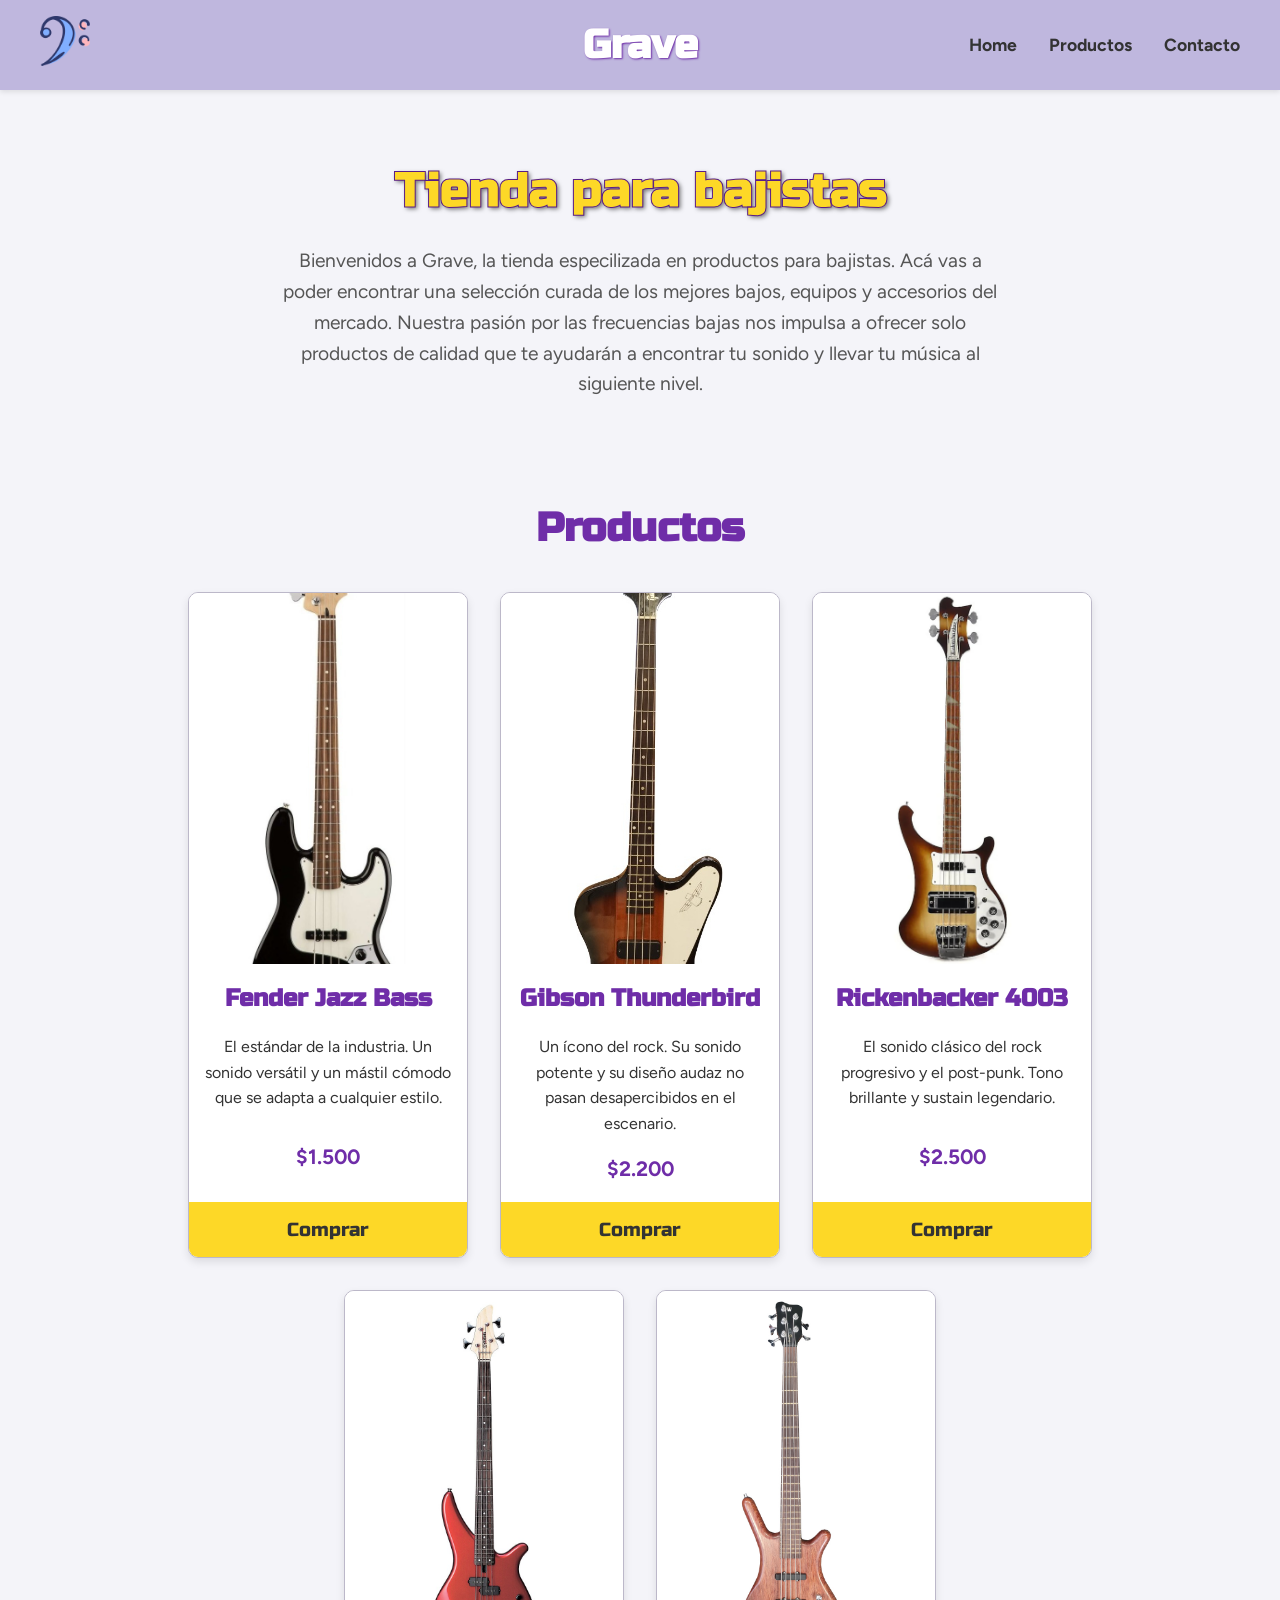
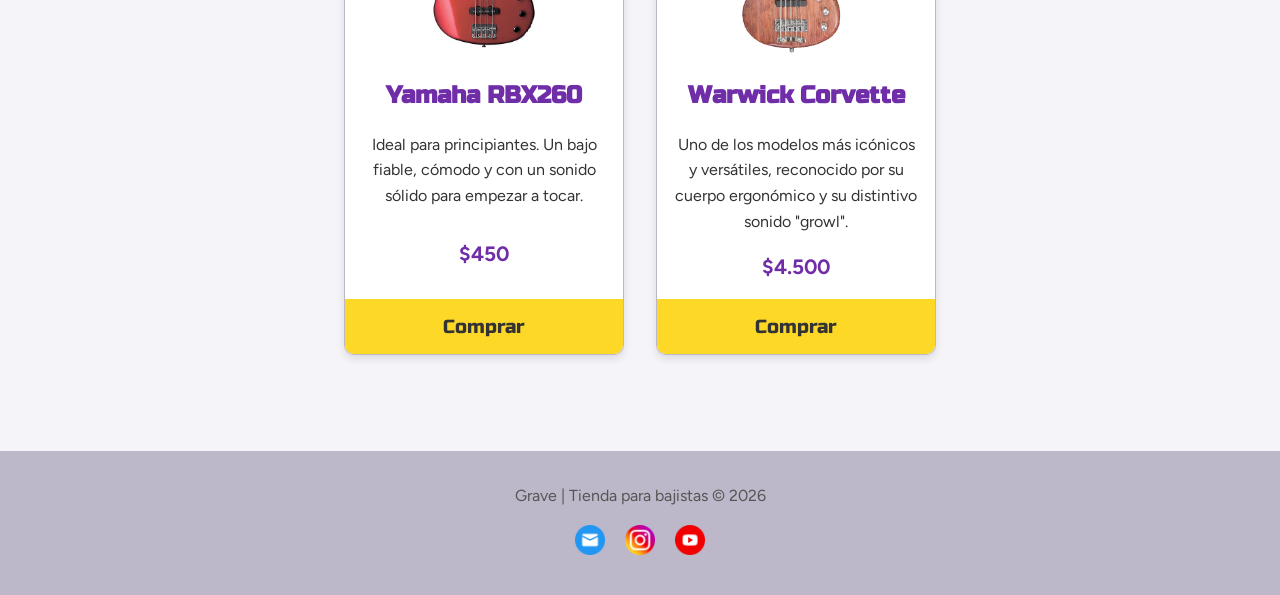
==== index.html @ e1ab04bb "Primer commit: preentrega del proyecto" ====
<!DOCTYPE html>
<html lang="es">
<head>
    <meta charset="UTF-8">
    <meta name="viewport" content="width=device-width, initial-scale=1.0">
    <title>Grave | Tienda para bajistas</title>
    <link rel="stylesheet" href="css/styles.css">
    <link rel="preconnect" href="https://fonts.googleapis.com">
    <link rel="preconnect" href="https://fonts.gstatic.com" crossorigin>
    <link href="https://fonts.googleapis.com/css2?family=Figtree:wght@400;700&family=Russo+One&display=swap" rel="stylesheet">
</head>
<body>
    <header class="header">
        <div class="header-container">
            <a href="index.html" class="header-logo">
                <img src="img/logo_tienda.png" alt="Logo de Grave Tienda">
            </a>
            <h1 class="header-title">Grave</h1>
            <nav class="nav">
                <input type="checkbox" id="nav-toggle" class="nav-toggle-checkbox">
                <label for="nav-toggle" class="nav-toggle-label" aria-label="Abrir menú">☰</label>
                <ul class="nav-menu">
                    <li><a href="index.html">Home</a></li>
                    <li><a href="#productos">Productos</a></li>
                    <li><a href="pages/contacto.html">Contacto</a></li>
                </ul>
            </nav>
        </div>
    </header>

    <main>
        <section class="home-intro">
            <h2 class="titulo-home text-secondary">Tienda para bajistas</h2>
            <p class="parrafo">
                Bienvenidos a Grave, la tienda especilizada en productos para bajistas. 
                Acá vas a poder encontrar una selección curada de los mejores bajos, equipos y accesorios del mercado. 
                Nuestra pasión por las frecuencias bajas nos impulsa a ofrecer solo productos de calidad que te ayudarán a encontrar tu sonido y llevar tu música al siguiente nivel.
            </p>
        </section>

        <section id="productos" class="product-section">
            <h2>Productos</h2>
            <div class="product-grid">
                <article class="product-card">
                    <img src="img/f-jazz.jpg" alt="Bajo eléctrico Fender Jazz Bass">
                    <h3>Fender Jazz Bass</h3>
                    <p>El estándar de la industria. Un sonido versátil y un mástil cómodo que se adapta a cualquier estilo.</p>
                    <p class="price">$1.500</p>
                    <button>Comprar</button>
                </article>
                <article class="product-card">
                    <img src="img/Gibson-Thunderbird.jpg" alt="Bajo eléctrico Gibson Thunderbird">
                    <h3>Gibson Thunderbird</h3>
                    <p>Un ícono del rock. Su sonido potente y su diseño audaz no pasan desapercibidos en el escenario.</p>
                    <p class="price">$2.200</p>
                    <button>Comprar</button>
                </article>
                <article class="product-card">
                    <img src="img/Rickenbacker-4003.jpg" alt="Bajo eléctrico Rickenbacker 4003">
                    <h3>Rickenbacker 4003</h3>
                    <p>El sonido clásico del rock progresivo y el post-punk. Tono brillante y sustain legendario.</p>
                    <p class="price">$2.500</p>
                    <button>Comprar</button>
                </article>
                <article class="product-card">
                    <img src="img/product-bass-y-rbx260-blue.jpg" alt="Bajo eléctrico Yamaha RBX260">
                    <h3>Yamaha RBX260</h3>
                    <p>Ideal para principiantes. Un bajo fiable, cómodo y con un sonido sólido para empezar a tocar.</p>
                    <p class="price">$450</p>
                    <button>Comprar</button>
                </article>
                                <article class="product-card">
                    <img src="img/warwick-corvette.jpg" alt="Bajo eléctrico Yamaha RBX260">
                    <h3>Warwick Corvette</h3>
                    <p>Uno de los modelos más icónicos y versátiles, reconocido por su cuerpo ergonómico y su distintivo sonido "growl". </p>
                    <p class="price">$4.500</p>
                    <button>Comprar</button>
                </article>
            </div>
        </section>
    </main>

    <footer class="footer">
        <p>Grave | Tienda para bajistas &copy; 2026</p>
        <div class="social-icons">
            <a href="mailto:contacto@grave.com"><img src="img/icon-mail.png" alt="Icono de mail"></a>
            <a href="https://instagram.com" target="_blank"><img src="img/icon-ig.png" alt="Icono de Instagram"></a>
            <a href="https://youtube.com" target="_blank"><img src="img/icon-youtube.png" alt="Icono de YouTube"></a>
        </div>
    </footer>
</body>
</html>
---- css/styles.css ----
/* -------------------------------------------------------------------------- */
/*                                 GENERAL                                    */
/* -------------------------------------------------------------------------- */
:root {
    --primary-color: #BFB7DE; /* lavanda */
    --secondary-color: #FDD827; /* amarillo */
    --accent-color: #6F2DA8; /* violeta */
    --text-color: #333;
    --light-gray: #BCB8C9;
    --background-color: #F4F4F9;
    --title-font: 'Russo One', sans-serif;
    --body-font: 'Figtree', sans-serif;
}

* {
    margin: 0;
    padding: 0;
    box-sizing: border-box;
}

body {
    font-family: var(--body-font);
    color: var(--text-color);
    background-color: var(--background-color);
    line-height: 1.6;
}

h1, h2, h3 {
    font-family: var(--title-font);
    color: var(--accent-color);
}

h2 {
    text-align: center;
    margin-bottom: 2rem;
    font-size: 2.5rem;
}

a {
    color: var(--accent-color);
    text-decoration: none;
}

button {
    font-family: var(--title-font);
    background-color: var(--secondary-color);
    color: var(--text-color);
    border: none;
    padding: 0.8rem 1.5rem;
    cursor: pointer;
    font-size: 1rem;
    transition: background-color 0.3s ease;
    border-radius: 5px;
}

button:hover {
    background-color: #eabf00;
}

/* --- Utility Classes --- */
.text-secondary {
    color: var(--secondary-color) !important;
    -webkit-text-stroke: 1px #581d87;
    text-shadow: 2px 2px 4px rgba(0,0,0,0.5);
}

/* -------------------------------------------------------------------------- */
/*                                    HEADER                                  */
/* -------------------------------------------------------------------------- */
.header {
    background-color: var(--primary-color);
    padding: 1rem 2rem;
    box-shadow: 0 2px 5px rgba(0,0,0,0.1);
}

.header-container {
    display: flex;
    justify-content: space-between;
    align-items: center;
    max-width: 1200px;
    margin: 0 auto;
    position: relative;
}

.header-logo img {
    height: 50px;
}

.header-title {
    font-size: 2.5rem;
    color:  #fff;
    text-shadow: 1px 1px 2px var(--accent-color);
    position: absolute; /* <-- Agrega esta línea */
    left: 50%;          /* <-- Agrega esta línea */
    transform: translateX(-50%); /* <-- Agrega esta línea */
}

.nav-menu {
    list-style: none;
    display: flex;
    gap: 2rem;
}

.nav-menu a {
    color: var(--text-color);
    font-weight: 700;
    font-size: 1.1rem;
    transition: color 0.3s ease;
}

.nav-menu a:hover {
    color: #fff;
}

.nav-toggle-label,
.nav-toggle-checkbox {
    display: none;
}

/* -------------------------------------------------------------------------- */
/*                                    HOME                                    */
/* -------------------------------------------------------------------------- */
.home-intro {
    text-align: center;
    padding: 4rem 2rem;
    max-width: 800px;
    margin: 0 auto;
}

.titulo-home {
    font-size: 3rem;
    margin-bottom: 1rem;
}

.parrafo {
    font-size: 1.2rem;
    color: #555;
}

/* -------------------------------------------------------------------------- */
/*                               PRODUCTOS                                    */
/* -------------------------------------------------------------------------- */
.product-section {
    padding: 2rem;
    max-width: 1200px;
    margin: 0 auto;
}

.product-grid {
    display: flex;
    flex-wrap: wrap;
    gap: 2rem;
    justify-content: center;
}

.product-card {
    background-color: #fff;
    border: 1px solid var(--light-gray);
    border-radius: 10px;
    overflow: hidden;
    width: 280px;
    display: flex;
    flex-direction: column;
    text-align: center;
    box-shadow: 0 4px 8px rgba(0,0,0,0.1);
    transition: transform 0.3s ease, box-shadow 0.3s ease;
}

.product-card:hover {
    transform: translateY(-5px);
    box-shadow: 0 6px 12px rgba(0,0,0,0.15);
}

.product-card img {
    width: 100%;
    aspect-ratio: 3/4;
    object-fit: cover;
    background-color: var(--light-gray);
}

.product-card h3 {
    font-size: 1.5rem;
    margin: 1rem 0;
}

.product-card p {
    padding: 0 1rem;
    flex-grow: 1;
}

.product-card .price {
    font-size: 1.3rem;
    font-weight: 700;
    color: var(--accent-color);
    margin: 1rem 0;
}

.product-card button {
    width: 100%;
    border-radius: 0;
    padding: 1rem;
    font-size: 1.2rem;
}

/* -------------------------------------------------------------------------- */
/*                                FOOTER                                      */
/* -------------------------------------------------------------------------- */
.footer {
    background-color: var(--light-gray);
    color: #555;
    text-align: center;
    padding: 2rem;
    margin-top: 4rem;
}

.social-icons {
    margin-top: 1rem;
}

.social-icons img {
    height: 30px;
    margin: 0 0.5rem;
    transition: transform 0.3s ease;
}

.social-icons img:hover {
    transform: scale(1.1);
}

/* -------------------------------------------------------------------------- */
/*                                  CONTACTO                                  */
/* -------------------------------------------------------------------------- */
.contact-main {
    padding: 2rem;
    display: flex;
    justify-content: center;
    align-items: center;
    min-height: 70vh;
}

.contact-section {
    width: 100%;
    max-width: 600px;
    text-align: center;
}

.contact-form {
    display: flex;
    flex-direction: column;
    gap: 1rem;
    margin-top: 2rem;
    text-align: left;
}

.contact-form label {
    font-weight: 700;
}

.contact-form input,
.contact-form textarea {
    width: 100%;
    padding: 0.8rem;
    border: 1px solid var(--light-gray);
    border-radius: 5px;
    font-family: var(--body-font);
    font-size: 1rem;
}

.contact-form button {
    align-self: center;
    width: 50%;
    margin-top: 1rem;
}

/* -------------------------------------------------------------------------- */
/*                                MEDIA QUERIES                               */
/* -------------------------------------------------------------------------- */
@media (max-width: 768px) {
    .header-container {
        position: relative;
        justify-content: center;
    }
    .header-title {
        font-size: 1.2rem;
        text-align: center;
        flex-grow: 1;
        margin: 0 3rem;
        position: static; /* <-- Agrega esta línea */
        transform: none;  /* <-- Agrega esta línea */
    }
    .nav-toggle-label {
        display: block;
        background: none;
        border: none;
        font-size: 2rem;
        color: var(--accent-color);
        cursor: pointer;
        position: absolute;
        left: 1rem;
        top: 50%;
        transform: translateY(-50%);
        z-index: 1001;
    }
    .header-logo {
        position: absolute;
        right: 1rem;
        top: 50%;
        transform: translateY(-50%);
    }
    .nav-menu {
        display: none;
        flex-direction: column;
        background-color: var(--primary-color);
        position: absolute;
        top: 100%;
        left: 0;
        width: 100%;
        padding: 1rem 0;
        box-shadow: 0 2px 5px rgba(0,0,0,0.1);
        text-align: center;
        z-index: 1000;
    }
    .nav-toggle-checkbox:checked ~ .nav-menu {
        display: flex;
    }
    .nav-menu li {
        padding: 0.5rem 0;
    }
    .product-grid {
        flex-direction: column;
        align-items: center;
    }
    .contact-form button {
        width: 100%;
    }
}
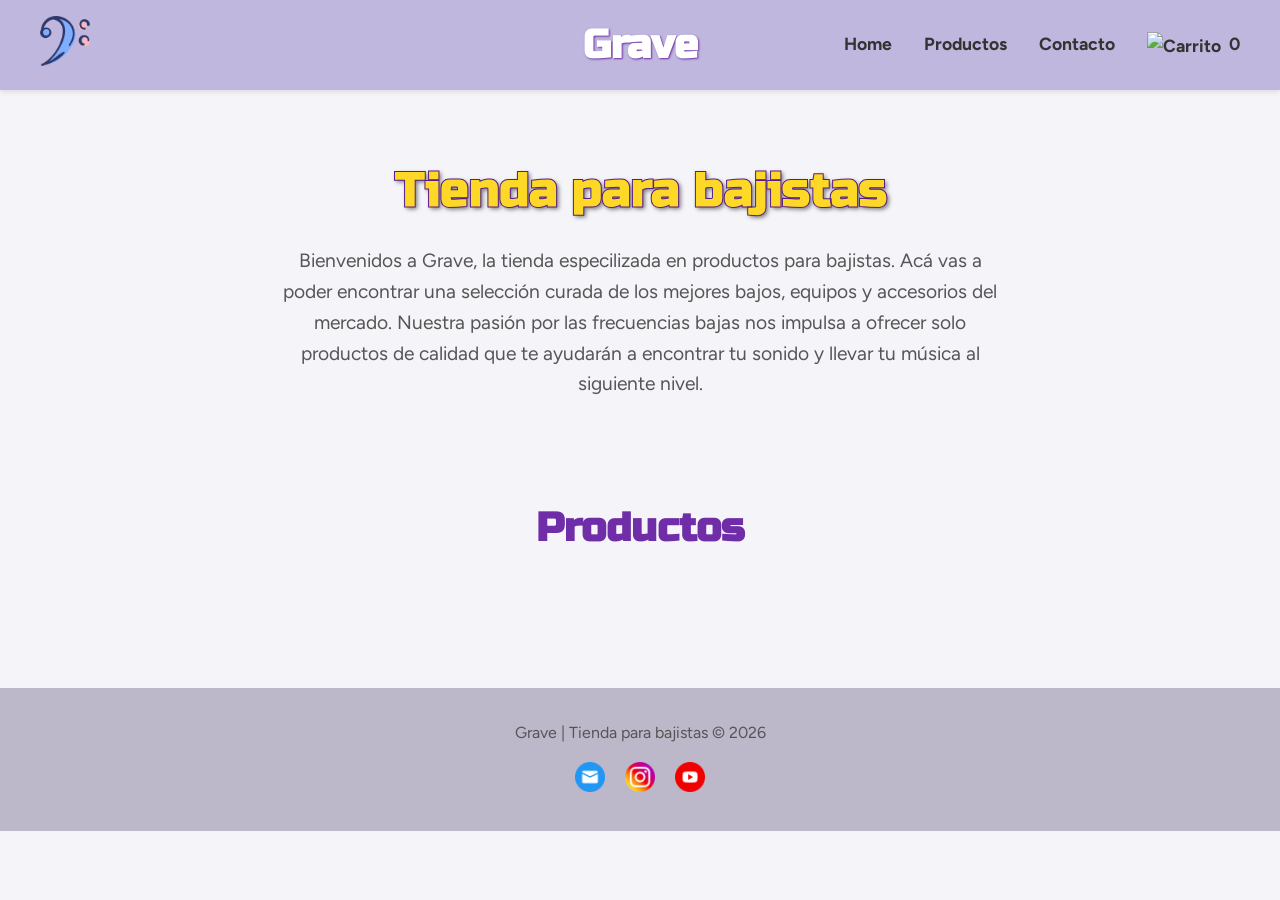
==== commit 864c565a: "Refactor: Corrección de rutas, estilos de imágenes, SEO, accesibilidad y actualización de README" ====
--- a/index.html
+++ b/index.html
@@ -8,6 +8,9 @@
     <link rel="preconnect" href="https://fonts.googleapis.com">
     <link rel="preconnect" href="https://fonts.gstatic.com" crossorigin>
     <link href="https://fonts.googleapis.com/css2?family=Figtree:wght@400;700&family=Russo+One&display=swap" rel="stylesheet">
+    <!-- SEO -->
+    <meta name="description" content="Encuentra los mejores bajos eléctricos, amplificadores y accesorios en Grave. La tienda especializada para bajistas con las marcas más icónicas del mercado.">
+    <meta name="keywords" content="bajos electricos, tienda para bajistas, instrumentos musicales, fender jazz bass, rickenbacker">
 </head>
 <body>
     <header class="header">
@@ -23,6 +26,10 @@
                     <li><a href="index.html">Home</a></li>
                     <li><a href="#productos">Productos</a></li>
                     <li><a href="pages/contacto.html">Contacto</a></li>
+                    <li><a href="pages/carrito.html" class="carrito-icono">
+                            <img src="img/icono-carrito.png" alt="Carrito">
+                            <span id="contador-carrito">0</span></a>
+                    </li>
                 </ul>
             </nav>
         </div>
@@ -40,6 +47,8 @@
 
         <section id="productos" class="product-section">
             <h2>Productos</h2>
+            <!--👉 Productos estáticos para la preentrega.
+
             <div class="product-grid">
                 <article class="product-card">
                     <img src="img/f-jazz.jpg" alt="Bajo eléctrico Fender Jazz Bass">
@@ -77,6 +86,11 @@
                     <button>Comprar</button>
                 </article>
             </div>
+             -->
+            <!--👉 Contenedor dinamico de tarjetas de productos-->
+            <div id="contenedor-tarjetas" class="product-grid">
+            <!-- Tarjetas -->
+            </div>
         </section>
     </main>
 
@@ -88,5 +102,6 @@
             <a href="https://youtube.com" target="_blank"><img src="img/icon-youtube.png" alt="Icono de YouTube"></a>
         </div>
     </footer>
+    <script src="./js/index.js" type="module"></script>
 </body>
 </html>
--- a/css/styles.css
+++ b/css/styles.css
@@ -57,6 +57,21 @@
     background-color: #eabf00;
 }
 
+.button-eliminar-carrito {
+  background-color: #FF5E57;
+  border: 2px solid #DB3535;
+}
+.button-eliminar-carrito:hover {
+  background-color: #FF005A;
+}
+.button-vaciar-carrito {
+  background-color: #FF5E57;
+  color: #FFFFFF;
+}
+.button-vaciar-carrito:hover {
+  background-color: #FF005A;
+}
+
 /* --- Utility Classes --- */
 .text-secondary {
     color: var(--secondary-color) !important;
@@ -117,6 +132,8 @@
     display: none;
 }
 
+
+
 /* -------------------------------------------------------------------------- */
 /*                                    HOME                                    */
 /* -------------------------------------------------------------------------- */
@@ -174,8 +191,12 @@
 .product-card img {
     width: 100%;
     aspect-ratio: 3/4;
+    object-fit: contain; /* <-- Cambia esto para que no se corte el bajo */
+    background-color: #fff; /* <-- Cambia esto a blanco para mejorar el fondo */
+    /*
     object-fit: cover;
     background-color: var(--light-gray);
+    */
 }
 
 .product-card h3 {
@@ -271,6 +292,30 @@
     width: 50%;
     margin-top: 1rem;
 }
+
+/* -------------------------------------------------------------------------- */
+/*                                  CARRITO                                   */
+/* -------------------------------------------------------------------------- */
+.acciones-carrito {
+  text-align: center;
+  margin-bottom: 1rem;
+  margin-top: 2rem;
+}
+
+/* Controla el tamaño de la nueva imagen del carrito */
+.carrito-icono img {
+    height: 1.5rem;       /* Misma altura que el tamaño de fuente del menú */
+    width: auto;         /* Mantiene la proporción para que no se deforme */
+    vertical-align: middle; /* Lo alinea perfectamente en el eje vertical con el texto */
+}
+
+/* Alinea el icono y el número en una sola línea limpia */
+.carrito-icono {
+    display: inline-flex;
+    align-items: center;
+    gap: 0.5rem;         /* Espacio de separación entre la bolsa y el número 0 */
+}
+
 
 /* -------------------------------------------------------------------------- */
 /*                                MEDIA QUERIES                               */
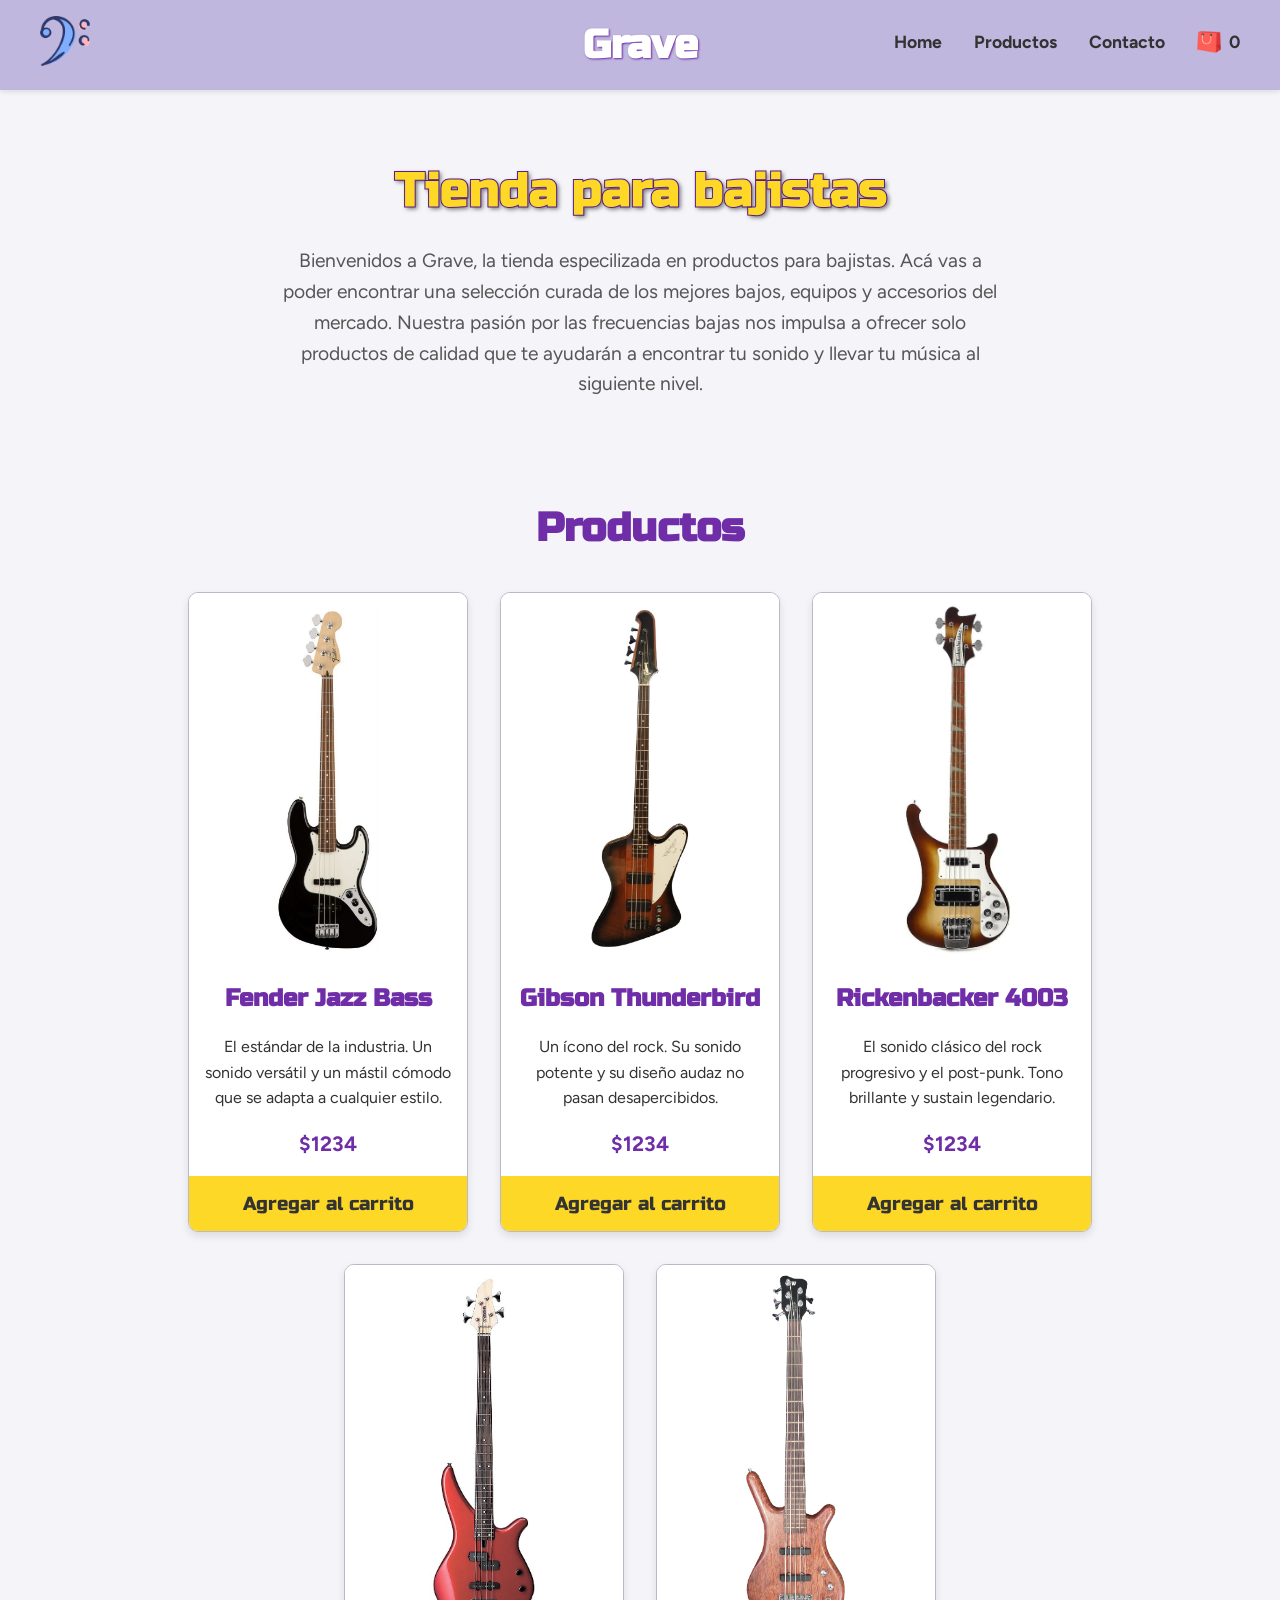
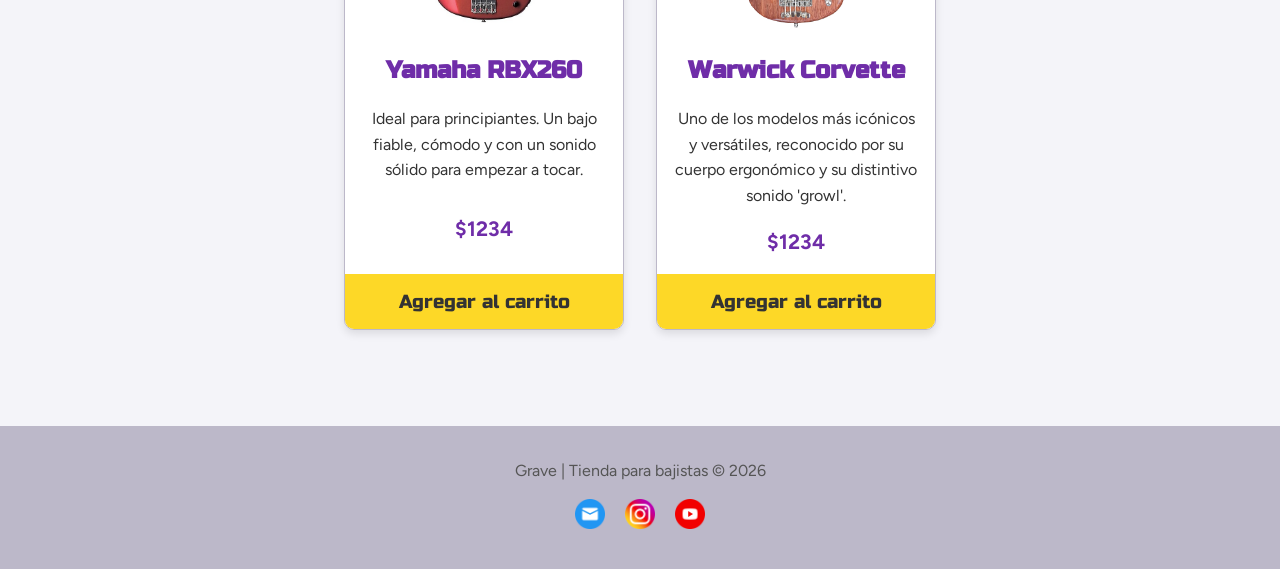
==== commit ea8245da: "version final y corregida de todos los cambios" ====
--- a/index.html
+++ b/index.html
@@ -27,7 +27,7 @@
                     <li><a href="#productos">Productos</a></li>
                     <li><a href="pages/contacto.html">Contacto</a></li>
                     <li><a href="pages/carrito.html" class="carrito-icono">
-                            <img src="img/icono-carrito.png" alt="Carrito">
+                            <img src="img/icon-carrito.png" alt="Carrito">
                             <span id="contador-carrito">0</span></a>
                     </li>
                 </ul>
